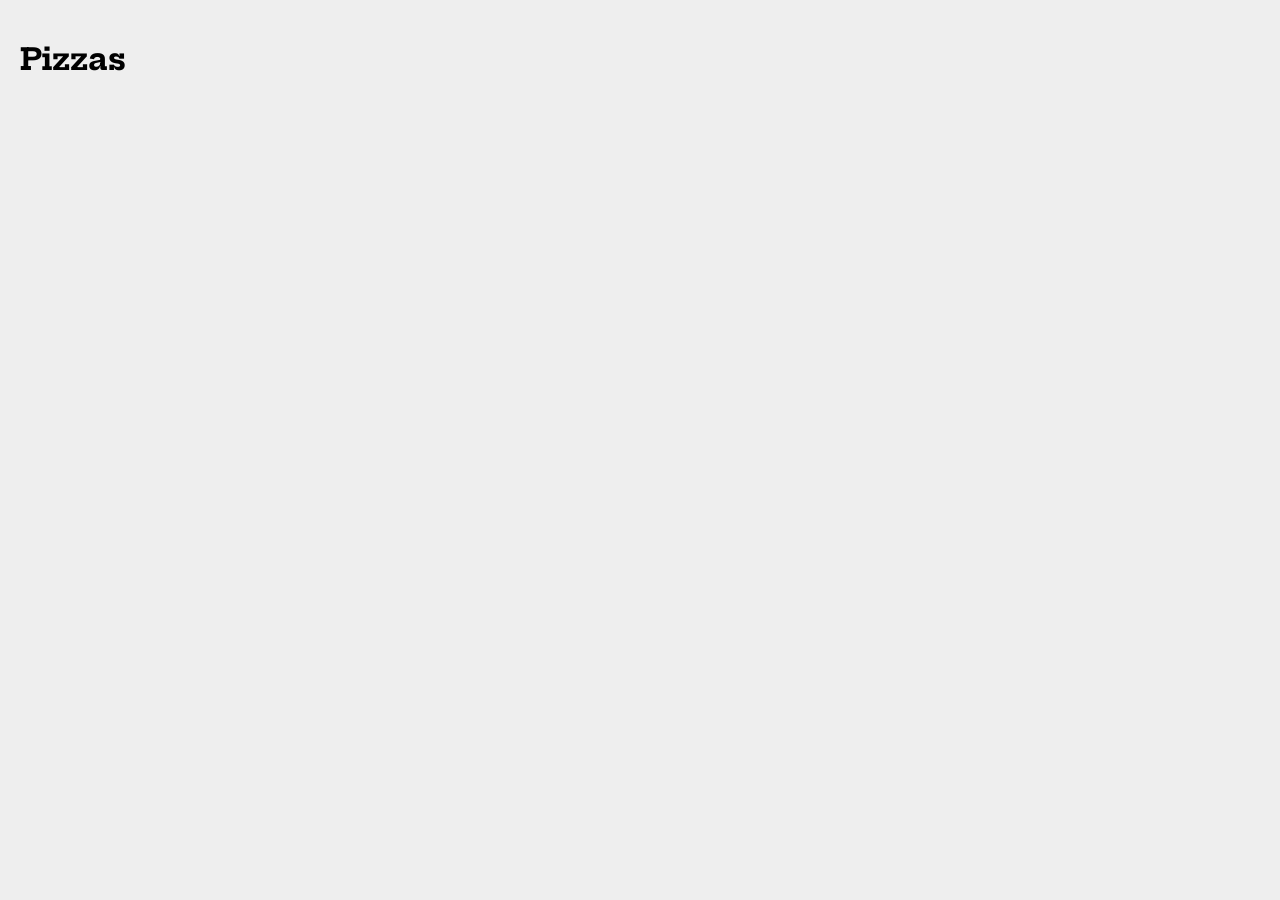
==== Projeto_Compra_de_Pizzas/index.html @ 7ce319cb "Revisão 29/12/2020" ====
<!DOCTYPE html>
<html>
<head>
    <meta charset="utf-8" />
    <title>Curso de JavaScript</title>
    <link rel="stylesheet" href="style.css" />
    <meta name="viewport" content="width=device-width, initial-scale=1.0">
    <link href="https://fonts.googleapis.com/css?family=Hepta+Slab:400,700|Lato:400,700&display=swap" rel="stylesheet">
</head>
<body>
    <div class="models">
        <div class="pizza-item">
            <a href="">
                <div class="pizza-item--img"><img src="" /></div>
                <div class="pizza-item--add">+</div>
            </a>
            <div class="pizza-item--price">R$ --</div>
            <div class="pizza-item--name">--</div>
            <div class="pizza-item--desc">--</div>
        </div>
        <div class="cart--item">
            <img src="" />
            <div class="cart--item-nome">--</div>
            <div class="cart--item--qtarea">
                <button class="cart--item-qtmenos">-</button>
                <div class="cart--item--qt">1</div>
                <button class="cart--item-qtmais">+</button>
            </div>
        </div>
    </div>
    <header>
        <div class="menu-openner"><span>0</span>🛒</div>
    </header>
    <main>
        <h1>Pizzas</h1>
        <div class="pizza-area"></div>
    </main>
    <aside>
        <div class="cart--area">
            <div class="menu-closer">❌</div>
            <h1>Suas Pizzas</h1>
            <div class="cart"></div>
            <div class="cart--details">
                <div class="cart--totalitem subtotal">
                    <span>Subtotal</span>
                    <span>R$ --</span>
                </div>
                <div class="cart--totalitem desconto">
                    <span>Desconto (-10%)</span>
                    <span>R$ --</span>
                </div>
                <div class="cart--totalitem total big">
                    <span>Total</span>
                    <span>R$ --</span>
                </div>
                <div class="cart--finalizar">Finalizar a compra</div>
            </div>
        </div>
    </aside>
    <div class="pizzaWindowArea">
        <div class="pizzaWindowBody">
            <div class="pizzaInfo--cancelMobileButton">Voltar</div>
            <div class="pizzaBig">
                <img src="" />
            </div>
            <div class="pizzaInfo">
                <h1>--</h1>
                <div class="pizzaInfo--desc">--</div>
                <div class="pizzaInfo--sizearea">
                    <div class="pizzaInfo--sector">Tamanho</div>
                    <div class="pizzaInfo--sizes">
                        <div data-key="0" class="pizzaInfo--size">PEQUENA <span>--</span></div>
                        <div data-key="1" class="pizzaInfo--size">MÉDIO <span>--</span></div>
                        <div data-key="2" class="pizzaInfo--size selected">GRANDE <span>--</span></div>
                    </div>
                </div>
                <div class="pizzaInfo--pricearea">
                    <div class="pizzaInfo--sector">Preço</div>
                    <div class="pizzaInfo--price">
                        <div class="pizzaInfo--actualPrice">R$ --</div>
                        <div class="pizzaInfo--qtarea">
                            <button class="pizzaInfo--qtmenos">-</button>
                            <div class="pizzaInfo--qt">1</div>
                            <button class="pizzaInfo--qtmais">+</button>
                        </div>
                    </div>
                </div>
                <div class="pizzaInfo--addButton">Adicionar ao carrinho</div>
                <div class="pizzaInfo--cancelButton">Cancelar</div>
            </div>
        </div>
    </div>

    <script type="text/javascript" src="pizzas.js"></script>
    <script type="text/javascript" src="script.js"></script>
</body>
</html>
---- Projeto_Compra_de_Pizzas/style.css ----
* {
    box-sizing: border-box;
}
body {
    background-color:#EEE;
    font-family:'Lato',Helvetica,Arial;
    font-size:15px;
    display:flex;
    margin:0;
    min-height:100vh;
}
.models {
    display:none;
}

header {
    position: fixed;
    left:0;
    top:0;
    right:0;
    height:60px;
    background-color:#399ade;
    display:none;
    justify-content: flex-end;
    align-items: center;
}
.menu-openner {
    margin-right: 15px;
    font-size: 26px;
    background-color: #a9dcff;
    padding: 5px 20px;
    border-radius: 5px;
}
.menu-openner span {
    margin-right:10px;
}
.menu-closer {
    width:32px;
    height:32px;
    display:none;
    font-size: 30px;
}

aside {
    background-color:#9ccbe6;
    width:0vw;
    font-family:'Hepta Slab', Helvetica, Arial;
    transition:all ease .2s;
    overflow-x:hidden;
}
aside.show {
    width:30vw;
}
.cart--area {
    padding:20px;
}
main {
    flex:1;
    padding:20px;
}
h1 {
    font-family:'Hepta Slab', Helvetica, Arial;
}
.pizza-area {
    display:grid;
    grid-template-columns: repeat(3, 1fr);
}
.pizza-item {
    text-align: center;
    max-width:250px;
    font-family:'Hepta Slab', Helvetica, Arial;
    margin:0 auto 50px auto;
}
.pizza-item a {
    display:flex;
    flex-direction: column;
    align-items:center;
    text-decoration: none;
}
.pizza-item--img {
    width:200px;
    height:200px;
    background-color:#EEE;
    border-radius:100px;
    box-shadow:0px 10px 50px rgba(0, 0, 0, 0.2);
}
.pizza-item--img img {
    width:100%;
    height:auto;
}
.pizza-item--add {
    width:50px;
    height:50px;
    line-height:50px;
    border-radius:25px;
    background-color:#388bc5;
    text-align:center;
    color:#FFF;
    font-size:22px;
    cursor:pointer;
    margin-top:-25px;
    transition:all ease .2s;
}
.pizza-item a:hover .pizza-item--add {
    background-color:#244c88;
}
.pizza-item--price {
    font-size:15px;
    color:#333;
    margin-top:5px;
}
.pizza-item--name {
    font-size:20px;
    font-weight: bold;
    color:#000;
    margin-top:5px;
}
.pizza-item--desc {
    font-size:13px;
    color:#555;
    margin-top:10px;
}

.pizzaWindowArea {
    position:fixed;
    left:0;
    top:0;
    bottom:0;
    right:0;
    background-color:rgba(255, 255, 255, 0.5);
    display:none;
    transition: all ease .5s;
    justify-content: center;
    align-items: center;
    overflow-y:auto;
}
.pizzaWindowBody {
    width:900px;
    background-color:#FFF;
    border-radius:10px;
    box-shadow:0px 0px 15px #999;
    display:flex;
    margin:20px 0px;
}
.pizzaBig {
    flex:1;
    display:flex;
    justify-content: center;
    align-items: center;
}
.pizzaBig--back {
    position:absolute;
    width:30px;
    height:30px;
    background-color:#000;
}
.pizzaBig img {
    height:400px;
    width:auto;
}
.pizzaInfo {
    flex:1;
    font-family:'Hepta Slab', Helvetica, Arial;
    padding-bottom:50px;
}
.pizzaInfo h1 {
    margin-top:50px;
}
.pizzaInfo .pizzaInfo--desc {
    font-size:15px;
    color:#999;
    margin-top:10px;
    font-family:'Lato',Helvetica,Arial;
}
.pizzaInfo--sector {
    color:#CCC;
    text-transform: uppercase;
    font-size:14px;
    margin-top:30px;
    margin-bottom:10px;
}
.pizzaInfo--sizes {
    display:inline-flex;
    border-radius:10px;
    overflow:hidden;
}
.pizzaInfo--size {
    padding:10px 15px;
    color:#000;
    background-color:#EEE;
    font-size:13px;
    font-weight: bold;
    cursor:pointer;
}
.pizzaInfo--size:hover {
    background-color:#CCC;
}
.pizzaInfo--size.selected {
    background-color:#399ade;
    color:#FFF;
}
.pizzaInfo--size.selected span {
    color:#D6D6D6;
}
.pizzaInfo--size span {
    font-size:12px;
    color:#999;
    font-weight: normal;
}
.pizzaInfo--price {
    display:flex;
    align-items:center;
}
.pizzaInfo--actualPrice {
    font-size:28px;
    margin-right:30px;
}
.pizzaInfo--qtarea {
    display:inline-flex;
    background-color:#EEE;
    border-radius:10px;
    height:30px;
}
.pizzaInfo--qtarea button {
    border:0;
    background-color:transparent;
    font-size:17px;
    outline:0;
    cursor:pointer;
    padding:0px 10px;
    color:#333;
}
.pizzaInfo--qt {
    line-height: 30px;
    font-size: 12px;
    font-weight: bold;
    padding: 0px 5px;
    color:#000;
}
.pizzaInfo--addButton {
    margin-top:30px;
    padding:20px 30px;
    border-radius:20px;
    background-color:#48d05f;
    color:#FFF;
    display:inline-block;
    cursor:pointer;
    margin-right:30px;
}
.pizzaInfo--addButton:hover {
    background-color:#32a345;
}
.pizzaInfo--cancelButton {
    display:inline-block;
    cursor:pointer;
}
.pizzaInfo--cancelMobileButton {
    display:none;
    height:40px;
    text-align:center;
    line-height: 40px;
    margin-bottom:30px;
}
.cart {
    margin-bottom:20px;
}
.cart--item {
    display:flex;
    align-items:center;
    margin:10px 0;
}
.cart--item img {
    width:40px;
    height:40px;
    margin-right:20px;
}
.cart--item-nome {
    flex:1;
}
.cart--item--qtarea {
    display:inline-flex;
    background-color:#EEE;
    border-radius:10px;
    height:30px;
}
.cart--item--qtarea button {
    border:0;
    background-color:transparent;
    font-size:17px;
    outline:0;
    cursor:pointer;
    padding:0px 10px;
    color:#333;
}
.cart--item--qt {
    line-height: 30px;
    font-size: 12px;
    font-weight: bold;
    padding: 0px 5px;
    color:#000;
}
.cart--totalitem {
    padding:15px 0;
    border-top:1px solid #79b9dd;
    color:#315970;
    display:flex;
    justify-content: space-between;
    font-size:15px;
}
.cart--totalitem span:first-child {
    font-weight: bold;
}
.cart--totalitem.big {
    font-size:20px;
    color:#000;
    font-weight: bold;
}
.cart--finalizar {
    padding:20px 30px;
    border-radius:20px;
    background-color:#48d05f;
    color:#FFF;
    cursor:pointer;
    text-align:center;
    margin-top:20px;
    border:2px solid #63f77c;
    transition: all ease .2s;
}
.cart--finalizar:hover {
    background-color:#35af4a;
}

@media (max-width:1000px) {
    .pizza-area {
        grid-template-columns: repeat(2, 1fr);
    }
}

@media (max-width:840px) {
    body {
        flex-direction: column;
    }
    .pizza-area {
        display:block;
    }
    .pizza-item {
        max-width:100%;
    }
    header {
        display:flex;
    }
    main {
        padding-top:60px;
    }

    aside {
        width:auto;
        position:fixed;
        left:100vw;
        right:0;
        top:0;
        bottom:0;
        transition: all ease .2s;
    }
    aside.show {
        width:auto;
    }
    .cart--area {
        width:100vw;
    }

    .menu-closer {
        display:block;
    }

    .pizzaWindowArea {
        justify-content:flex-start;
        align-items: flex-start;
    }

    .pizzaWindowBody {
        width:100vw;
        display:block;
        padding:20px;
        border-radius:0;
        box-shadow:none;
        margin:0;
    }

    .pizzaBig img {
        width: 75%;
        height: auto;
    }

    .pizzaInfo h1 {
        margin-top:20px;
    }

    .pizzaInfo--qtarea {
        height:60px;
    }
    .pizzaInfo--qtarea button {
        font-size:25px;
        padding:0px 25px;
    }
    .pizzaInfo--qt {
        line-height: 60px;
        font-size:20px;
    }
    .pizzaInfo--addButton {
        font-size:20px;
        display:block;
        text-align:center;
        margin:30px auto;
    }

    .pizzaInfo--cancelButton {
        display:none;
    }
    .pizzaInfo--cancelMobileButton {
        display:block;
    }
}
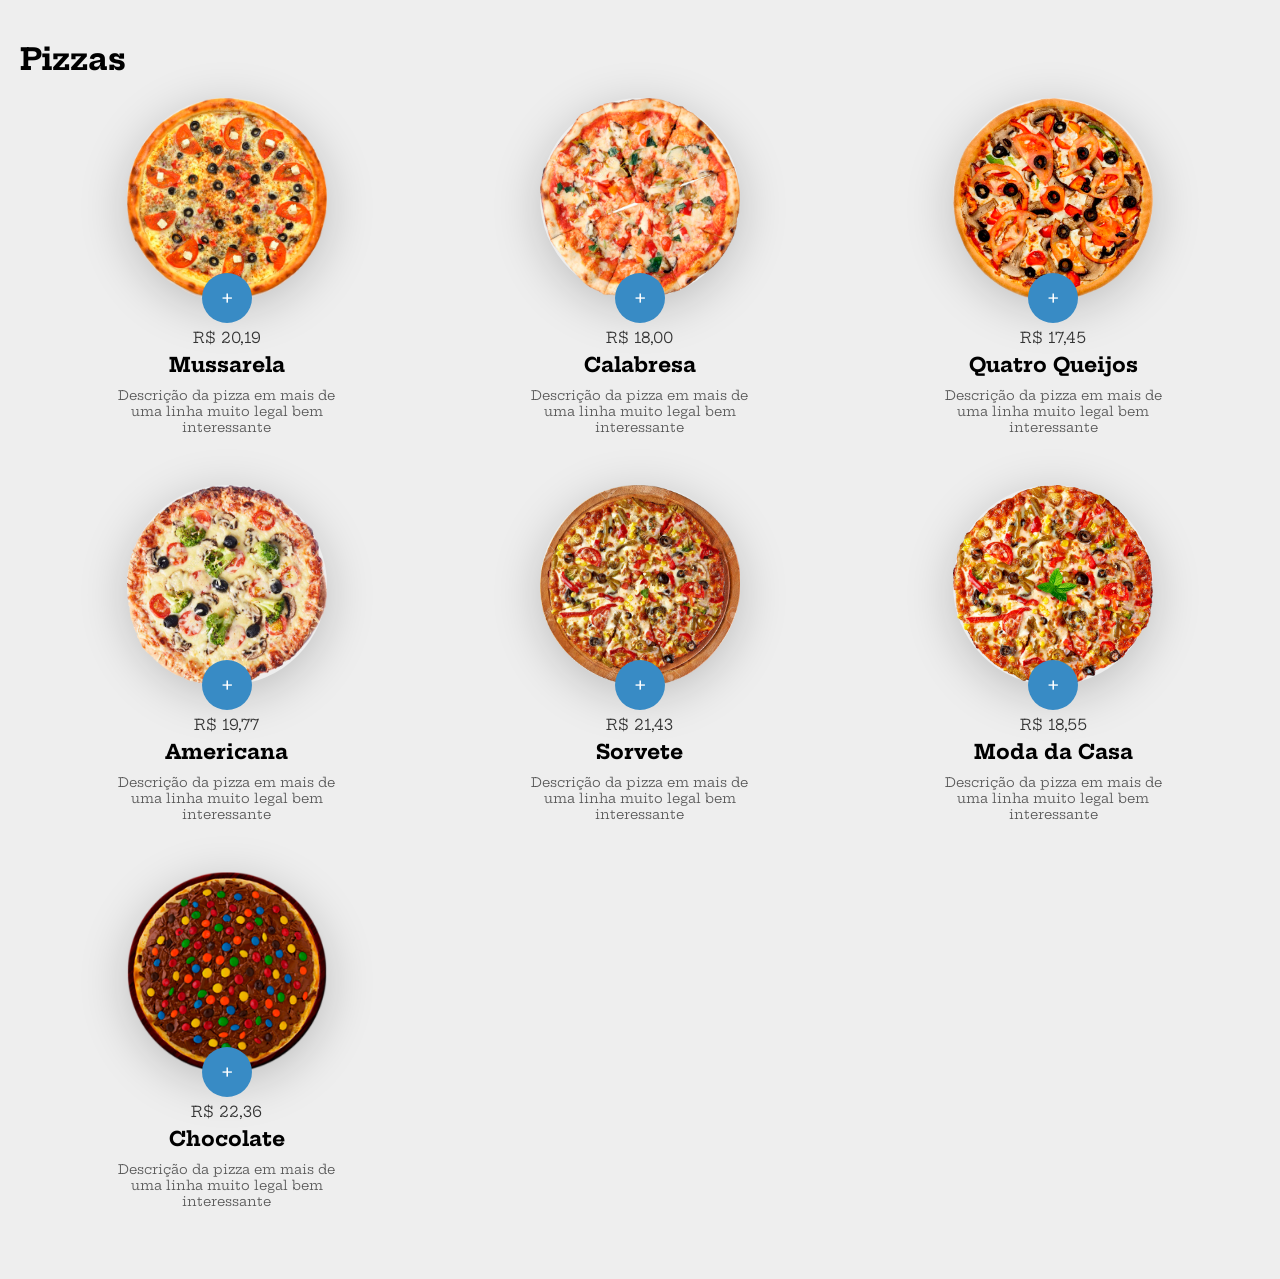
==== commit 637aebc6: "Projeto compra de pizzas" ====
--- a/Projeto_Compra_de_Pizzas/index.html
+++ b/Projeto_Compra_de_Pizzas/index.html
@@ -2,7 +2,7 @@
 <html>
 <head>
     <meta charset="utf-8" />
-    <title>Curso de JavaScript</title>
+    <title>Projeto: Compra de Pizzas </title>
     <link rel="stylesheet" href="style.css" />
     <meta name="viewport" content="width=device-width, initial-scale=1.0">
     <link href="https://fonts.googleapis.com/css?family=Hepta+Slab:400,700|Lato:400,700&display=swap" rel="stylesheet">
